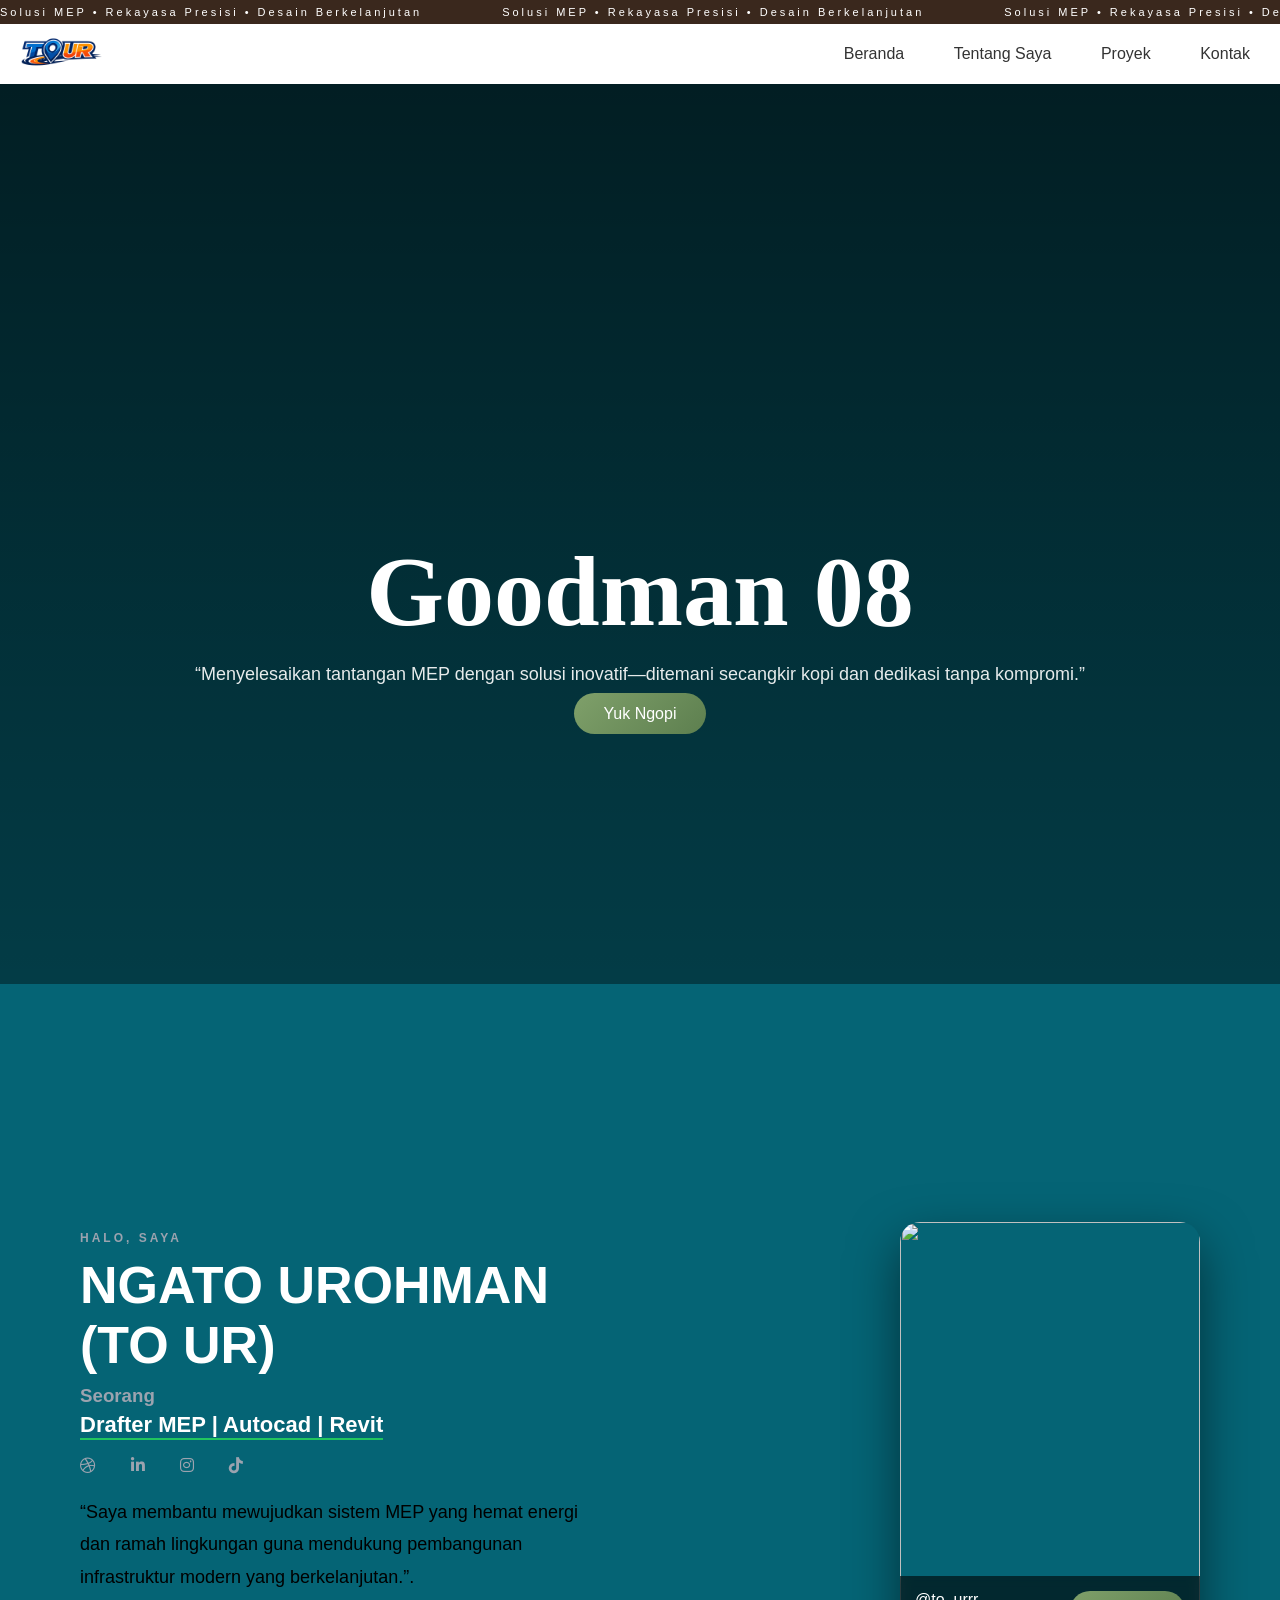
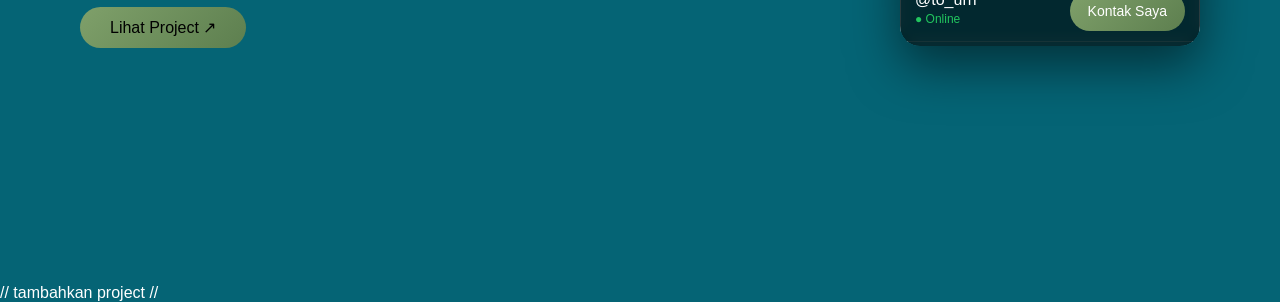
==== index.html @ 10c9c00c "Add files via upload" ====
<!DOCTYPE html>
<html lang="en">
<head>
<meta charset="UTF-8">
<meta name="viewport" content="width=device-width, initial-scale=1.0">
<title>PORTOFOLIO</title>

<!-- HUBUNGKAN CSS -->
<link rel="stylesheet" href="style.css">

<!-- FONT AWESOME (TARUH DI SINI) -->
  <link rel="stylesheet" href="https://cdnjs.cloudflare.com/ajax/libs/font-awesome/6.5.0/css/all.min.css">

</head>

<body>

<!-- TOPBAR -->
  <!-- MARQUEE -->
<div class="marquee">
  <div class="track">
    <div class="content">  
      Solusi MEP • Rekayasa Presisi • Desain Berkelanjutan
    </div>
    <div class="content">
      Solusi MEP • Rekayasa Presisi • Desain Berkelanjutan
    </div>
    <div class="content">
      Solusi MEP • Rekayasa Presisi • Desain Berkelanjutan
    </div>
    <div class="content">
      Solusi MEP • Rekayasa Presisi • Desain Berkelanjutan
    </div>
    <div class="content">
      Solusi MEP • Rekayasa Presisi • Desain Berkelanjutan
    </div>
    <div class="content">
      Solusi MEP • Rekayasa Presisi • Desain Berkelanjutan
    </div>
    <div class="content">
      Solusi MEP • Rekayasa Presisi • Desain Berkelanjutan
    </div>
    <div class="content">
      Solusi MEP • Rekayasa Presisi • Desain Berkelanjutan
    </div>
    <div class="content">
      Solusi MEP • Rekayasa Presisi • Desain Berkelanjutan
    </div>
    <div class="content">
      Solusi MEP • Rekayasa Presisi • Desain Berkelanjutan
    </div>
    <div class="content">
      Solusi MEP • Rekayasa Presisi • Desain Berkelanjutan
    </div>
  </div>
</div>
<!-- NAVBAR -->
<div class="navbar">
  <a href="index.html" class="logo">
    <img src="Logo PT.png" alt="Logo">
</a>

  <div class="nav-links">
    <a href="index.html" class="#">Beranda
    <a href="tentang.html" class="#">Tentang Saya
    <a href="projects.html" class="#">Proyek
    <a href="contact.html" class="#">Kontak
    </a>
  </div>
</div>


<!-- HERO VIDEO -->
<section class="hero-ultra">

  <!-- VIDEO BACKGROUND -->
  <video autoplay muted loop playsinline class="hero-video">
    <source src="video.mp4" type="video/mp4">
  </video>

  <!-- OVERLAY -->
  <div class="hero-overlay"></div>

  <!-- TEXT -->
  <div class="hero-content">
    <h1 style="font-size: 100px; font-family: 'Times New Roman', Times, serif;">
      Goodman 08
    </h1>
    <p>“Menyelesaikan tantangan MEP dengan solusi inovatif—ditemani secangkir kopi dan dedikasi tanpa kompromi.”</p>
    <a href="#" class="btn-hero">Yuk Ngopi</a>
  </div>

</section>

<!-- PORTOFOLI TENTANG -->
<section class="hero">

  <div class="hero-container">

    <!-- LEFT -->
    <div class="hero-text">
      <h3 class="intro">HALO, SAYA</h3>

      <h1>
        NGATO UROHMAN<br>
        (TO UR)
      </h1>

      <h3 class="small">Seorang</h3>

      <h2 class="role">
        Drafter MEP | Autocad | Revit
      </h2>

      <!-- ICON -->
      <div class="social">
  <a href="https://dribbble.com/username" target="_blank">
    <i class="fab fa-dribbble"></i>
  </a>

  <a href="https://linkedin.com/in/username" target="_blank">
    <i class="fab fa-linkedin-in"></i>
  </a>

  <a href="https://instagram.com/username" target="_blank">
    <i class="fab fa-instagram"></i>
  </a>

  <a href="https://tiktok.com/@username" target="_blank">
    <i class="fab fa-tiktok"></i>
  </a>
</div>

      <p class="desc">
        “Saya membantu mewujudkan sistem MEP
         yang hemat energi dan ramah lingkungan
         guna mendukung pembangunan infrastruktur modern yang berkelanjutan.”.
      </p>

      <div class="buttons">
        <a href="projects.html" class="btn-primary">Lihat Project ↗</a>
      </div>
    </div>

    <!-- RIGHT CARD -->
    <div class="hero-card">
      <img src="profile.jpg">


      <div class="card-bottom">
        <div>
          <p>@to_urrr</p>
          <span class="online">● Online</span>
        </div>
        <a href="contact.html" class="btn-contact">Kontak Saya</a>
      </div>
    </div>

  </div>

</section>


// tambahkan project //
<script>
const projects = document.querySelectorAll(".project");

window.addEventListener("scroll", () => {
  projects.forEach(p => {
    const top = p.getBoundingClientRect().top;
    if (top < window.innerHeight - 100) {
      p.style.opacity = "1";
      p.style.transform = "translateY(0)";
    }
  });
});
</script>


<!-- HUBUNGKAN JAVA SCRIPT -->
<script src="script.js"></script>
</body>
</html>
---- style.css ----
/* RESET */
* {
  margin: 0;
  padding: 0;
  box-sizing: border-box;
  font-family: "Segoe UI", sans-serif;
}

/* COLORS */
:root {
  --primary: #0b3c5d;
  --grey: hsla(180, 1%, 45%, 0.856);
  --bg: #5e5c5af3;
  --dark: #1f2d3d;
}

/* HEADER TOP */
.marquee {
  overflow: hidden;
  background: #3a281d;
  color: white;
  font-size: 11px;
  letter-spacing: 3px;
  padding: 6px 0;
}

/* TRACK */
.track {
  display: flex;
  width: fit-content;
  animation: scroll 25s linear infinite;
}

/* CONTENT HARUS IDENTIK */
.content {
  white-space: nowrap;
  padding-right: 80px; /* kasih jarak antar loop */
}

/* ANIMASI KUNCI */
@keyframes scroll {
  0% {
    transform: translateX(0);
  }
  100% {
    transform: translateX(-50%);
  }
}

.topbar {
  transition: transform 0.3s ease;
}
/* NAVBAR */
.navbar {
  background: white;
  position: sticky;
  top: 0;
  z-index: 9999;
  display: flex;
  justify-content: space-between;
  align-items: center;
  padding: 15px 0; /* kecilkan */
  height: 60px;      /* batasi tinggi navbar */
  overflow: hidden;  /* potong bagian logo yang keluar */
}

.logo {
  display: flex;
  align-items: center;
  font-weight: bold;
  font-size: 18px; 
}

.logo img {
  width: 100px;   /* ukuran logo */
  height: auto;    /* biar proporsional */
  object-fit: contain;
  margin-right: 10px;
  margin-left: 10px;
}

.nav-links a {
  margin: 0 15px;
  text-decoration: none;
  color: #333;
  font-weight: 500;
  margin-right: 30px;
}

.nav-links a:hover {  /* efek hover, atau di sentuh jadi bold */
  font-weight: bold;
}
.navbar {
  position: sticky;
  top: 0;
  z-index: 9999;
  transition: all 0.3s ease;
}

/* SAAT SCROLL */
.navbar.scrolled {
  background: rgb(255, 255, 255) !important;
  box-shadow: 0 2px 10px rgba(0,0,0,0.08);
}


/* CONTENT */
.container {
  display: flex;
  padding: 60px 50px;
  background: var(--bg);
  gap: 40px;
}

.left {
  flex: 1;
}

.left h2 {
  font-size: 32px;
  margin-bottom: 20px;
}

.left p {
  margin-bottom: 10px;
  line-height: 1.6;
}

.btn {
  display: inline-block;
  padding: 12px 20px;
  margin-top: 15px;
  text-decoration: none;
  font-weight: bold;
  border-radius: 3px;
}

.btn-primary {
  background: var(--primary);
  color: white;
}

.btn-outline {
  border: 2px solid var(--primary);
  color: var(--primary);
}

/* IMAGE */
.right img {
  width: 100%;
  border-radius: 5px;
}

/* RELATED */
.related {
  background: #a9c7d1;
  padding: 50px;
}

.related h2 {
  font-size: 28px;
  margin-bottom: 30px;
}

.cards {
  display: flex;
  gap: 20px;
}

.card {
  background: white;
  border-radius: 5px;
  overflow: hidden;
  flex: 1;
}

.card img {
  width: 100%;
  height: 150px;
  object-fit: cover;
}

.card span {
  display: inline-block;
  background: white;
  padding: 5px 10px;
  margin: 10px;
  font-size: 12px;
  font-weight: bold;
}
/* EFEK LEDAKAN */
.explosion {
  position: fixed;
  width: 50px;
  height: 50px;
  pointer-events: none;
  z-index: 9999;
  animation: explode 0.6s ease-out forwards;
}

@keyframes explode {
  0% {
    transform: scale(0.3);
    opacity: 1;
  }
  50% {
    transform: scale(1.5);
    opacity: 1;
  }
  100% {
    transform: scale(2.5);
    opacity: 0;
  }
}


/* NAV STYLE */
.nav-item {
  text-decoration: none;
  color: white;
  font-weight: bold;
  padding: 5px 10px;
  position: relative;
}

/* garis bawah (seperti gambar kamu) */
.nav-item::after {
  content: "";
  position: absolute;
  left: 0;
  bottom: -5px;
  width: 0;
  height: 3px;
  background: #00aaff;
  transition: 0.3s;
}

/* saat hover */
.nav-item:hover::after {
  width: 100%;
}

/* saat aktif (klik) */
.nav-item.active::after {
  width: 100%;
}

/* warna aktif */
.nav-item.active {
  color: #00aaff;
}


/*tambahan terbaru */

/* hilangkan titik */
nav ul {
  list-style: none;
  margin: 0;
  padding: 0;
}

/* BUTTON CONTACT */
.btn-contact {
  display: inline-flex;
  align-items: center;
  justify-content: center;

  height: 40px;
  padding: 0 18px;

  background:linear-gradient(135deg, #7fa06a, #5d7f4f);
  color: white;

  border-radius: 25px;
  text-decoration: none;
  font-size: 14px;
  font-weight: 500;
  transition: 0.3s;
}

/* hover */
.btn-contact:hover {
  background: #056475;
  transform: translateY(-2px);
  box-shadow: 0 5px 15px rgba(14, 36, 133, 0);
}
.btn-contact {
  border-bottom: none !important;

}

.btn-contact::after {
  content: none !important;
}

/* logo effect */

/* LOGO WRAPPER */
.logo {
  display: flex;
  align-items: center;
  text-decoration: none;
  color: inherit;
}

/* HANYA GAMBAR YANG GERAK */
.logo img {
  transition: 0.3s ease;
}

/* hover hanya gambar */
.logo img:hover {
  transform: scale(1.1);
}

/* klik hanya gambar */
.logo img:active {
  transform: scale(0.95);
}


/* css contact*/








/* ============================= */
/* CONTACT STYLE SESUAI PROFIL */
/* ============================= */

.contact-company {
  padding: 80px 20px;
  background: linear-gradient(135deg, #0b3c5d, #00aaff);
  text-align: center;
  color: white;
}

.contact-company h2 {
  font-size: 32px;
  margin-bottom: 40px;
}

/* WRAPPER */
.contact-wrapper {
  max-width: 1000px;
  margin: auto;
  display: flex;
  gap: 30px;
  flex-wrap: wrap;
}

/* FORM */
.form-area {
  flex: 1;
  background: white;
  padding: 25px;
  border-radius: 15px;
  color: #333;
  box-shadow: 0 10px 25px rgba(0,0,0,0.2);
}

/* INPUT */
.form-area input,
.form-area textarea {
  width: 100%;
  padding: 12px;
  margin-bottom: 15px;
  border: none;
  border-radius: 8px;
  background: #f1f1f1;
  outline: none;
}

/* TEXTAREA */
.form-area textarea {
  height: 120px;
  resize: none;
}

/* BUTTON */
.form-area button {
  width: 100%;
  padding: 12px;
  background: #0b3c5d;
  color: white;
  border: none;
  border-radius: 8px;
  cursor: pointer;
  transition: 0.3s;
}

.form-area button:hover {
  background: #007bff;
}

/* INFO */
.info-area {
  flex: 1;
  background: white;
  padding: 25px;
  border-radius: 15px;
  color: #333;
  box-shadow: 0 10px 25px rgba(0,0,0,0.2);
  text-align: left;
}

.info-area h3 {
  color: #0b3c5d;
  margin-bottom: 15px;
}

/* DIVIDER */
.divider {
  height: 2px;
  background: #0b3c5d;
  margin-bottom: 15px;
}

/* TEXT */
.info-area p {
  margin-bottom: 10px;
}

/* RESPONSIVE */
@media (max-width: 768px) {
  .contact-wrapper {
    flex-direction: column;
  }
}



/*buat video hero background */

/* HERO */
.hero-ultra {
  position: relative;
  height: 100vh;
  overflow: hidden;
}

/* VIDEO */
.hero-video {
  position: absolute;
  top: 50%;
  left: 50%;
  width: 110%;
  height: 110%;
  object-fit: cover;
  transform: translate(-50%, -50%) scale(1.1);
  animation: zoomVideo 10s ease-in-out infinite alternate;
  z-index: -2;
}

/* CINEMATIC ZOOM */
@keyframes zoomVideo {
  from {
    transform: translate(-50%, -50%) scale(1.1);
  }
  to {
    transform: translate(-50%, -50%) scale(1.2);
  }
}

/* OVERLAY */
.hero-overlay {
  position: absolute;
  width: 100%;
  height: 100%;
  background: linear-gradient(to bottom, rgba(0,0,0,0.6), rgba(0,0,0,0.3));
  z-index: -1;
}

/* CONTENT */
.hero-content {
  position: relative;
  color: white;
  text-align: center;
  top: 50%;
  transform: translateY(-50%);
  animation: fadeUp 1.5s ease;
}

/* TITLE */
.hero-content h1 {
  font-size: 48px;
  margin-bottom: 15px;
}

/* SUBTITLE */
.hero-content p {
  font-size: 18px;
  margin-bottom: 20px;
  opacity: 0.9;
}

/* BUTTON */
.btn-hero {
  padding: 12px 30px;
  background: linear-gradient(135deg, #7fa06a, #5d7f4f);
  color: rgb(0, 0, 0);
  border-radius: 30px;
  text-decoration: none;
  transition: 0.3s;
  
}

.btn-hero:hover {
  background: #056475;
  transform: translateY(-2px);
  box-shadow: 0 5px 15px rgba(14, 36, 133, 0);
}

/* TEXT ANIMATION */
@keyframes fadeUp {
  from {
    opacity: 0;
    transform: translateY(40px);
  }
  to {
    opacity: 1;
    transform: translateY(0);
  }
}


/* csss conten heroo */

/* HERO CONTENT FLOAT HALUS */
.hero-content {
  animation: fadeUpSmooth 1.2s cubic-bezier(0.22, 1, 0.36, 1) forwards,
             floatSmooth 6s ease-in-out infinite;
}

/* FLOATING HALUS */
/* HERO */
.hero-cinematic {
  position: relative;
  height: 100vh;
  overflow: hidden;
}

/* VIDEO CINEMATIC */
.hero-video {
  position: absolute;
  top: 50%;
  left: 50%;
  width: 110%;
  height: 110%;
  object-fit: cover;
  transform: translate(-50%, -50%) scale(1.1);
  animation: videoBreath 12s ease-in-out infinite alternate;
  z-index: -2;
}

/* VIDEO "BREATHING" */
@keyframes videoBreath {
  from {
    transform: translate(-50%, -50%) scale(1.1);
  }
  to {
    transform: translate(-50%, -50%) scale(1.18);
  }
}

/* OVERLAY GELAP */
.hero-overlay {
  position: absolute;
  width: 100%;
  height: 100%;
  background: linear-gradient(
    to bottom,
    rgba(0,0,0,0.7),
    rgba(0,0,0,0.4)
  );
  z-index: -1;
}

/* CENTER */
.hero-wrapper {
  position: absolute;
  top: 50%;
  left: 50%;
  transform: translate(-50%, -50%);
}

/* CONTENT */
.hero-content {
  text-align: center;
  color: white;

  animation: cinematicIntro 2s cubic-bezier(0.22, 1, 0.36, 1) forwards,
             floatCinema 10s ease-in-out infinite;
}

/* ========================= */
/* CINEMATIC INTRO */
/* ========================= */
@keyframes cinematicIntro {
  0% {
    opacity: 0;
    transform: translateY(40px) scale(0.98);
    filter: blur(10px);
  }
  60% {
    opacity: 1;
    transform: translateY(-5px) scale(1.01);
    filter: blur(0);
  }
  100% {
    transform: translateY(0) scale(1);
  }
}

/* FLOAT SUPER HALUS */
@keyframes floatCinema {
  0%, 100% {
    transform: translateY(0);
  }
  50% {
    transform: translateY(-8px);
  }
}

/* TEXT */
.hero-title {
  font-size: 48px;
  margin-bottom: 15px;
  letter-spacing: 1px;
}

.hero-subtitle {
  font-size: 18px;
  opacity: 0.85;
  margin-bottom: 25px;
}

/* BUTTON */
.btn-hero {
  padding: 12px 30px;
  border-radius: 30px;
  background: linear-gradient(135deg, #7fa06a, #5d7f4f);
  color: white;
  text-decoration: none;
  transition: 0.3s;
}

.btn-hero:hover {
  transform: translateY(-3px);
  box-shadow: 0 10px 25px rgba(0,0,0,0.3);
}


/* PORTOFOLIO TENTANG SAYA */



body {
  margin: 0;
  font-family: 'Poppins', sans-serif;
  background: radial-gradient(circle at left, #0f172a, #020617);
  color: white;
}

/* SECTION */
.hero {
  height: 100vh;
  display: flex;
  align-items: center;
  padding: 0 80px;
}

/* CONTAINER */
.hero-container {
  display: flex;
  justify-content: space-between;
  align-items: center;
  width: 100%;
}

/* LEFT */
.hero-text {
  max-width: 520px;
}

.intro {
  font-size: 12px;
  letter-spacing: 3px;
  color: #9ca3af;
}

.hero-text h1 {
  font-size: 52px;
  font-weight: 700;
  margin: 10px 0;
}

.small {
  color: #9ca3af;
}

.role {
  font-size: 22px;
  border-bottom: 2px solid #22c55e;
  display: inline-block;
  margin-top: 5px;
}

/* ICON */
.social {
  margin-top: 15px;
}

.social i {
  margin-right: 15px;
  font-size: 16px;
  cursor: pointer;
  color: #9ca3af;
  transition: 0.3s;
}

.social i:hover {
  color: #22c55e;
}

/* DESC */
.desc {
  margin-top: 20px;
  color: #cbd5e1;
  line-height: 1.6;
}

/* BUTTON */
.buttons {
  margin-top: 25px;
}

.btn-primary {
  background: linear-gradient(90deg, #22c55e, #16a34a);
  padding: 12px 25px;
  border-radius: 30px;
  color: black;
  text-decoration: none;
  margin-right: 10px;
}

.btn-outline {
  border: 1px solid #555;
  padding: 12px 25px;
  border-radius: 30px;
  color: white;
  text-decoration: none;
}

/* CARD */
.hero-card {
  width: 300px;
  border-radius: 20px;
  overflow: hidden;
  position: relative;
  box-shadow: 0 20px 50px rgba(0,0,0,0.5);
}

.hero-card img {
  width: 100%;
  height: 420px;
  object-fit: cover;
}

/* TOP TEXT */
.card-top {
  position: absolute;
  top: 20px;
  left: 20px;
}

/* BOTTOM */
.card-bottom {
  position: absolute;
  bottom: 0;
  width: 100%;
  background: rgba(0,0,0,0.6);
  backdrop-filter: blur(6px);
  display: flex;
  justify-content: space-between;
  padding: 15px;
}

.online {
  color: #22c55e;
  font-size: 12px;
}

/* BUTTON CARD */
.card-bottom button {
  background: #22c55e;
  border: none;
  padding: 6px 12px;
  border-radius: 10px;
}

/* RESPONSIVE */
@media(max-width:768px){
  .hero {
    padding: 40px 20px;
  }

  .hero-container {
    flex-direction: column;
    text-align: center;
  }

  .hero-text h1 {
    font-size: 32px;
  }

  .hero-card {
    margin-top: 30px;
    width: 80%;
  }
}


/* sosial media */

.social a {
  margin-right: 15px;
  color: #9ca3af;
  font-size: 18px;
  transition: 0.3s;
  text-decoration: none;
}

.social a:hover {
  color: #22c55e;
  transform: translateY(-3px);
}



/* halaman project */


/* tombol project */

.btn-primary {
  padding: 12px 30px;
  background: linear-gradient(135deg, #7fa06a, #5d7f4f);
  color: rgb(0, 0, 0);
  border-radius: 30px;
  text-decoration: none;
  transition: 0.3s;
  
}

.btn-primary:hover {
  background: #056475;
  transform: translateY(-2px);
  box-shadow: 0 5px 15px rgba(14, 36, 133, 0);
}

/* PROJECT */

body {
  margin: 0;
  font-family: "Inter", sans-serif;
  background: #195853e1;
}

.wrapper {
  padding: 80px 120px;
}

/* HEADER */
.header h1 {
  font-size: 60px;
  color: #051a7a;
  margin: 0;
  font-weight: 700;
}

.header h2 {
  font-size: 70px;
  margin: 0;
  color: transparent;
  -webkit-text-stroke: 2px #051a7a;
  font-weight: 800;
}

.header p {
  max-width: 600px;
  margin-top: 20px;
  color: #ffffff;
  line-height: 1.7;
}

/* LINE */
.divider {
  margin: 40px 0;
  border-top: 1px solid #ddd;
}

/* PROJECT */
.project {
  display: flex;
  align-items: center;
  gap: 60px;
}

.image img {
  width: 500px;
  height: auto;
}

.text {
  max-width: 500px;
}

.text h3 {
  color: #051a7a;
  font-size: 22px;
  margin-bottom: 10px;
}

.text p {
  color: #ffffff;
  font-size: 14px;
  line-height: 1.8;
}

/* LINK */
.link {
  display: inline-block;
  margin-top: 20px;
  color: #051a7a;
  font-weight: 600;
  text-decoration: none;
  border-bottom: 1px solid #051a7a;
}

.link:hover {
  opacity: 0.7;
}




/* tentang saya */

body {
  margin: 0;
  font-family: 'Poppins', sans-serif;
  background: #056475; /* backgroun keseluruhan */
}

/* SECTION */
.about-pro {
  background: #056475;
  color: #000;         /* TEXT JADI HITAM */
}

/* CONTAINER */
.container {
  display: flex;
  max-width: 1500px;
  margin: auto;
  margin-top: 50px;
  gap: 50px;
  align-items: center;
  background-color: #ffffff;
  border-radius: 30px;
  padding: 40px;

}

/* image */

.img-box img {
  display: flex;
  justify-content: center;
  width: 100%;
  max-width: 500px; /* BATAS MAKSIMAL */
}


.right {
  flex: 1;
}


/* LEFT */
.left {
  flex: 1.3;
  position: relative;
}


/* BRUSH STYLE */
.brush {
  position: absolute;
  bottom: -40px;
  left: 0;
  background: #0b2545;
  padding: 20px 40px;
  border-radius: 10px;
  transform: rotate(-2deg);
  box-shadow: 0 10px 30px rgba(0,0,0,0.4);
}

.brush h2 {
  margin: 0;
  font-size: 32px;
}

.brush span {
  color: #fbbf24;
}

.brush p {
  margin: 5px 0 0;
  font-size: 12px;
  letter-spacing: 3px;
}

/* RIGHT */
.right {
  flex: 1;
}

/* TITLE */
.right h1 {
  font-size: 60px;
  margin-bottom: 10px;
}

.right span {
  color: #fbbf24;
}

/* DESC */
.desc {
  font-size: 18px;
  line-height: 1.8;
  color: #000000;
  max-width: 500px;
}

/* GRID */
.grid {
  display: grid;
  grid-template-columns: 1fr 1fr;
  gap: 30px;
  margin-top: 40px;
}

/* CARD */
.card {
  background: rgba(6, 107, 223, 0.247);
  backdrop-filter: blur(15px);
  padding: 25px;
  border-radius: 20px;
  box-shadow: 0 10px 30px rgba(0,0,0,0.2);
  transition: 0.3s;
}

.card:hover {
  transform: translateY(-5px);
}

/* TEXT */
.card p,
.card li {
  font-size: 15px;
  color: #000000;
}

/* RESPONSIVE */
@media(max-width:900px){
  .container {
    flex-direction: column;
    text-align: center;
  }

  .grid {
    grid-template-columns: 1fr;
  }

  .brush {
    position: static;
    transform: none;
    margin-top: 15px;
  }
}
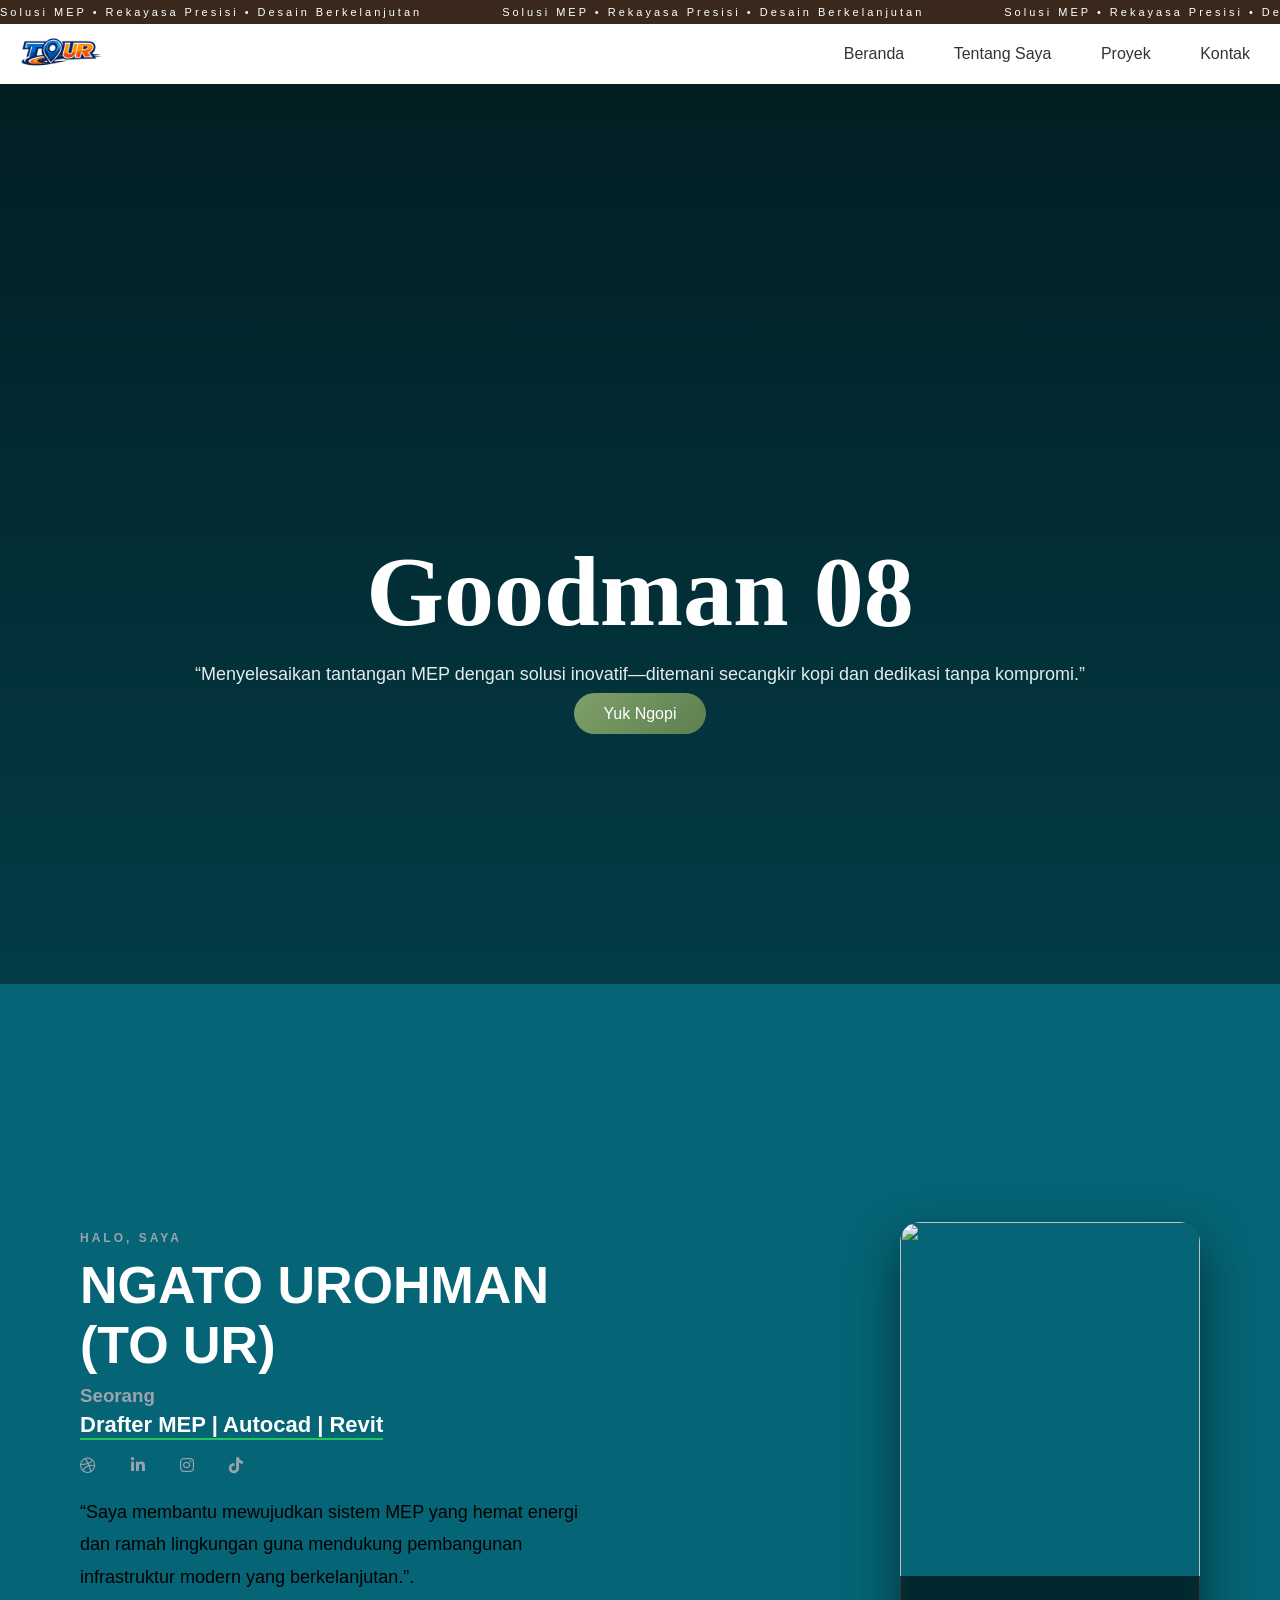
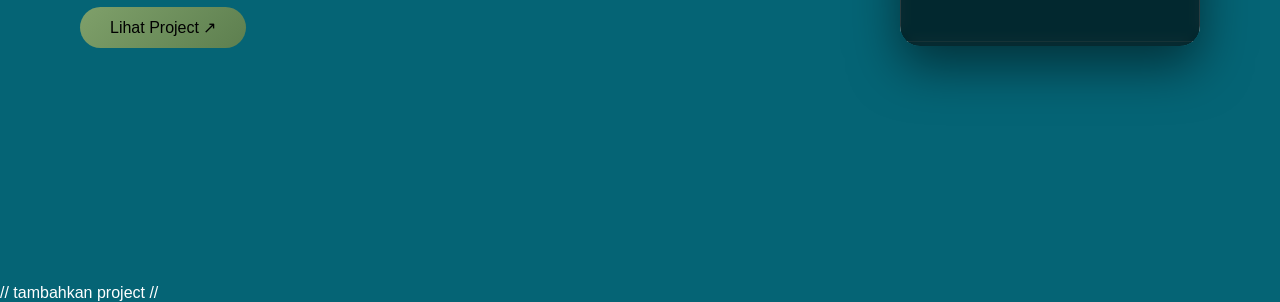
==== commit 3892df3f: "Add files via upload" ====
--- a/index.html
+++ b/index.html
@@ -146,7 +146,6 @@
     <div class="hero-card">
       <img src="profile.jpg">
 
-
       <div class="card-bottom">
         <div>
           <p>@to_urrr</p>
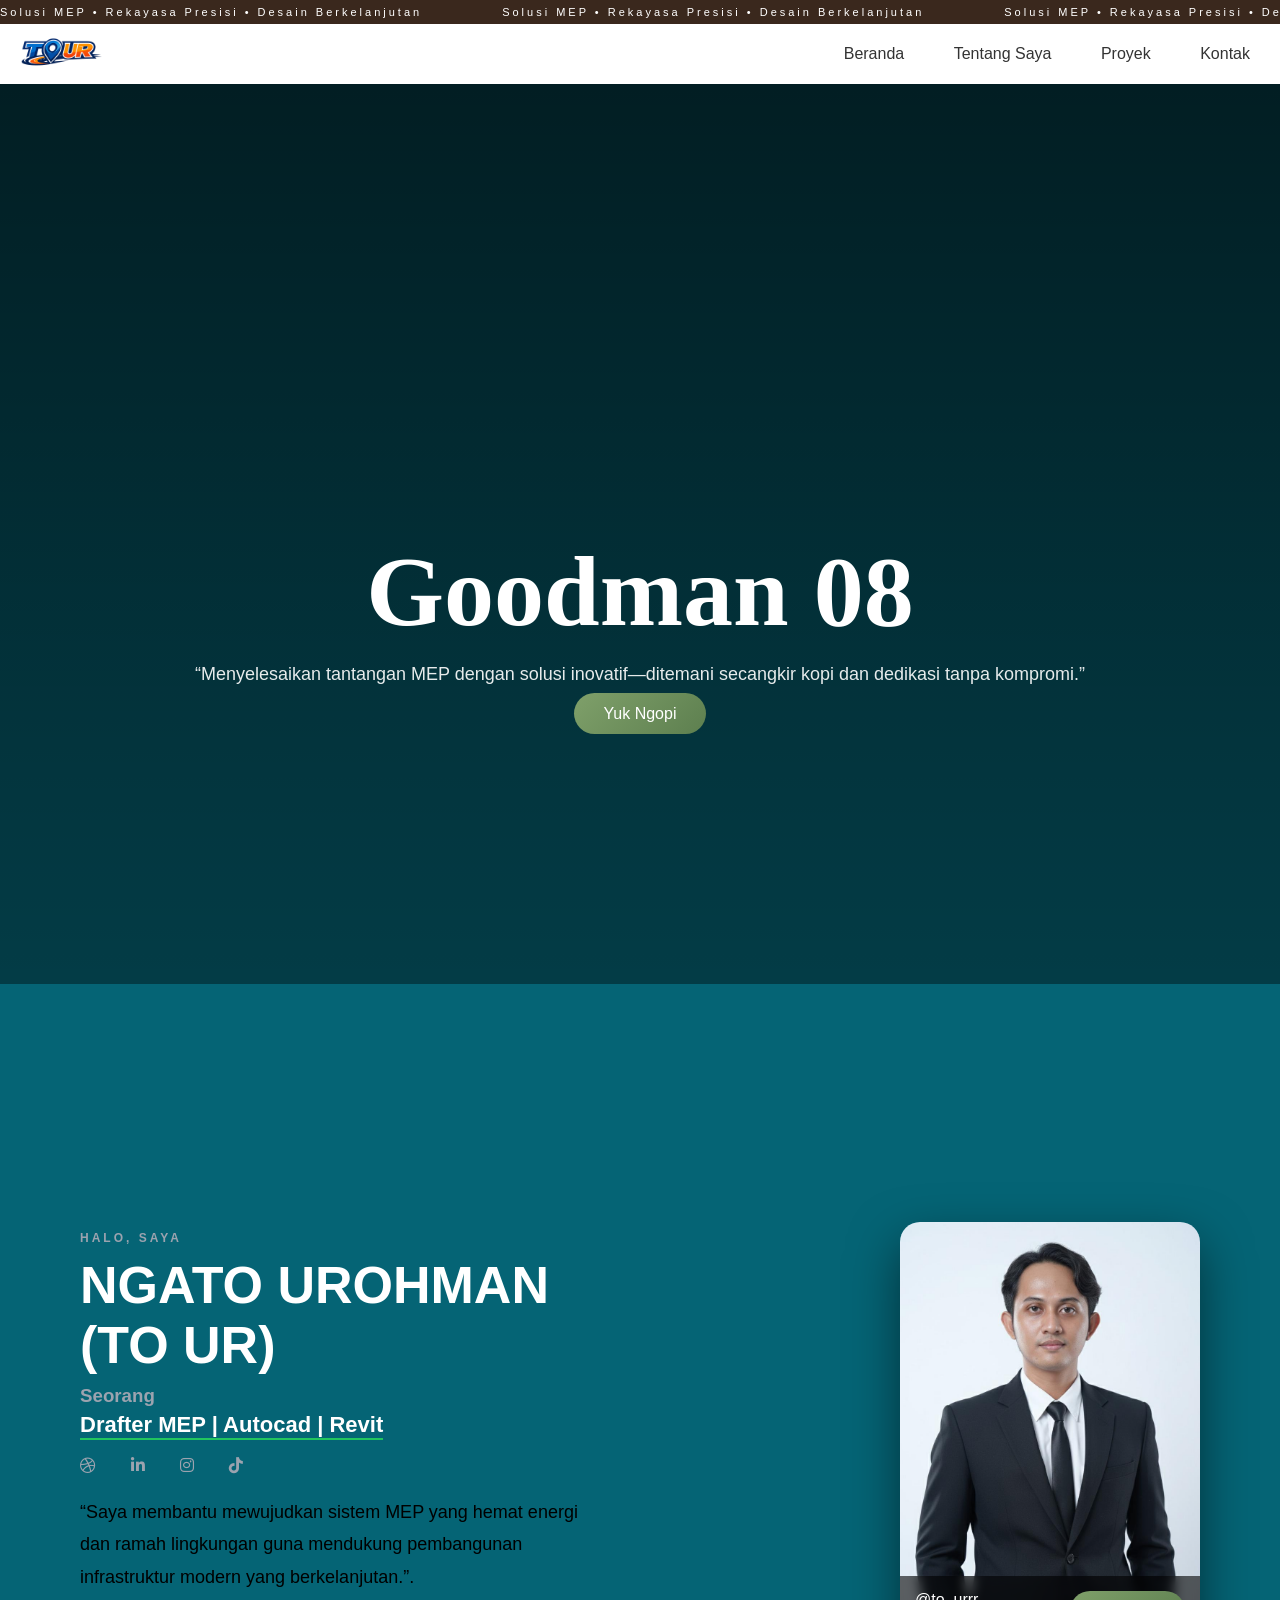
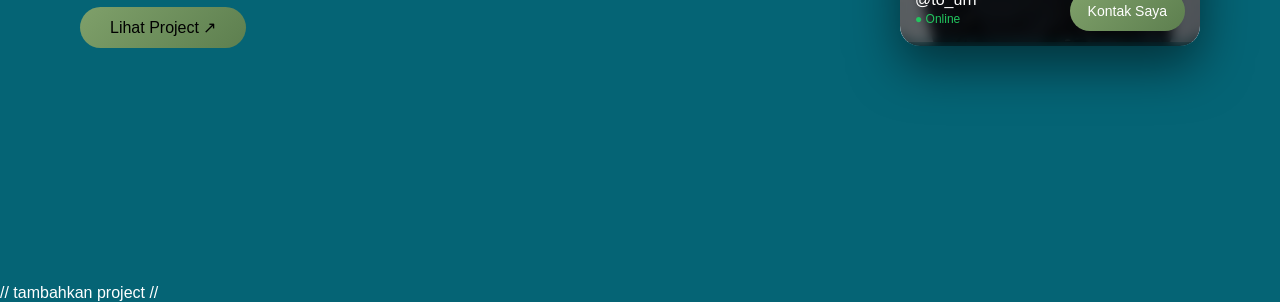
==== commit e3314072: "Add files via upload" ====
--- a/index.html
+++ b/index.html
@@ -144,7 +144,7 @@
 
     <!-- RIGHT CARD -->
     <div class="hero-card">
-      <img src="profile.jpg">
+      <img src="Profile.jpg">
 
       <div class="card-bottom">
         <div>
